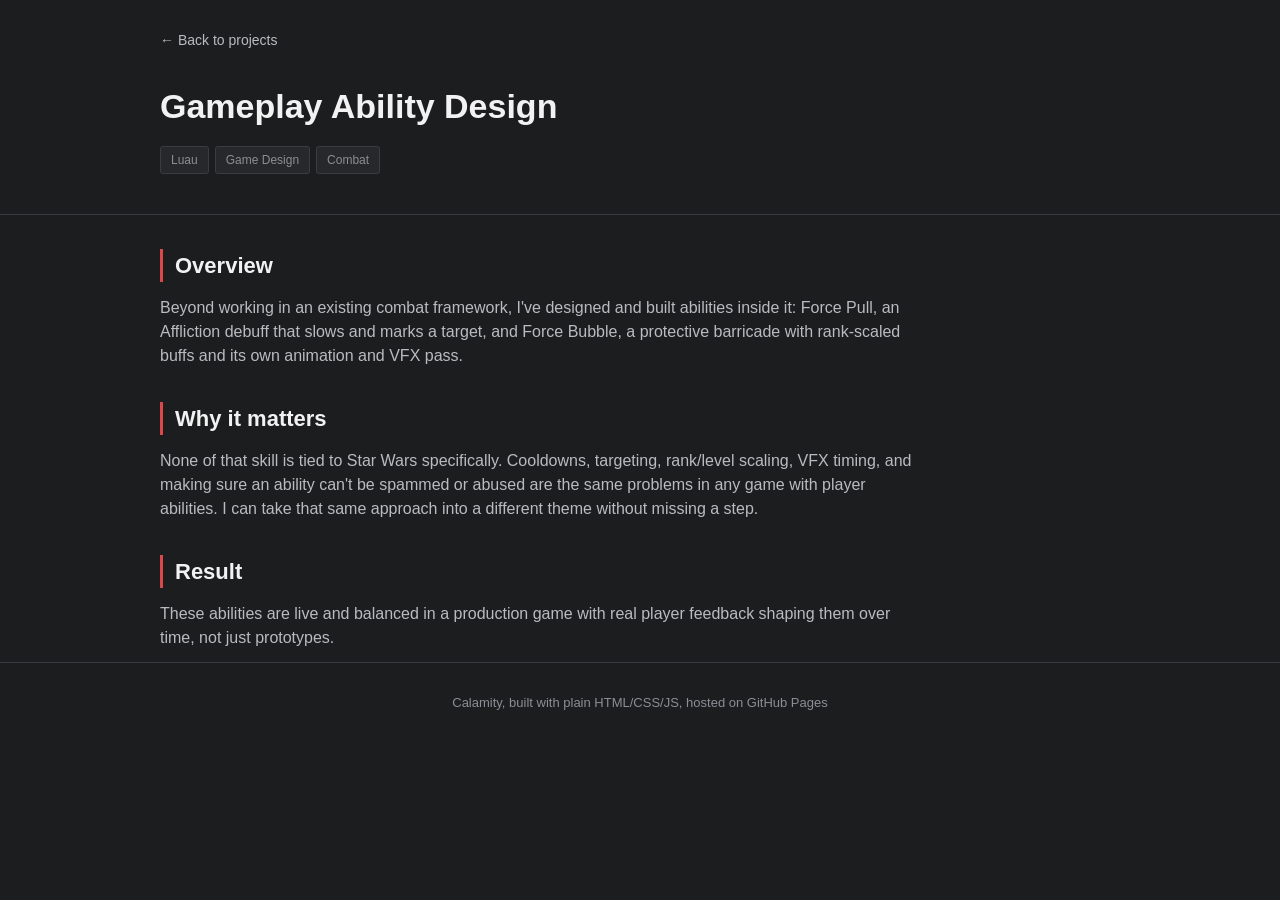
==== projects/ability-design.html @ 6b826de4 "add new skills, update project descriptions, and create dedicated pages for Testing & Debugging Tool" ====
<!DOCTYPE html>
<html lang="en">
<head>
	<meta charset="UTF-8" />
	<meta name="viewport" content="width=device-width, initial-scale=1.0" />
	<title>Gameplay Ability Design - Calamity</title>
	<link rel="stylesheet" href="../style.css" />
</head>
<body>
	<div class="container">
		<a class="back-link" href="../index.html">← Back to projects</a>
	</div>

	<div class="project-header">
		<div class="container">
			<h1>Gameplay Ability Design</h1>
			<div class="tags"><span>Luau</span><span>Game Design</span><span>Combat</span></div>
		</div>
	</div>

	<div class="container project-body">
		<h2>Overview</h2>
		<p>
			Beyond working in an existing combat framework, I've designed and built abilities inside it: Force
			Pull, an Affliction debuff that slows and marks a target, and Force Bubble, a protective barricade
			with rank-scaled buffs and its own animation and VFX pass.
		</p>

		<h2>Why it matters</h2>
		<p>
			None of that skill is tied to Star Wars specifically. Cooldowns, targeting, rank/level scaling, VFX
			timing, and making sure an ability can't be spammed or abused are the same problems in any game with
			player abilities. I can take that same approach into a different theme without missing a step.
		</p>

		<h2>Result</h2>
		<p>
			These abilities are live and balanced in a production game with real player feedback shaping them
			over time, not just prototypes.
		</p>
	</div>

	<footer>
		<div class="container">Calamity, built with plain HTML/CSS/JS, hosted on GitHub Pages</div>
	</footer>
</body>
</html>
---- style.css ----
:root {
	--bg: #1c1d1f;
	--bg-lighter: #26282b;
	--bg-darker: #141516;
	--border: #000;
	--white: #f2f2f2;
	--light-grey: #b8bcc0;
	--medium-grey: #8a8f94;
	--dark-grey: #3a3d40;
	--blue: #4d7fff;
	--red: #d9484a;
	--radius: 5px;
	--font: "Segoe UI", "Ubuntu", -apple-system, sans-serif;
}

* {
	box-sizing: border-box;
	margin: 0;
	padding: 0;
}

body {
	background: var(--bg);
	color: var(--white);
	font-family: var(--font);
	line-height: 1.5;
}

a {
	color: inherit;
	text-decoration: none;
}

.container {
	max-width: 1000px;
	margin: 0 auto;
	padding: 0 20px;
}

/* Hero */
.hero {
	padding: 100px 0 60px;
	text-align: center;
	border-bottom: 1px solid var(--dark-grey);
}

.hero h1 {
	font-size: 42px;
	font-weight: 700;
}

.hero h1 span {
	background: linear-gradient(90deg, var(--blue), var(--red));
	-webkit-background-clip: text;
	background-clip: text;
	color: transparent;
}

.hero p {
	color: var(--light-grey);
	font-size: 18px;
	margin-top: 12px;
}

.contact-links {
	display: flex;
	justify-content: center;
	gap: 14px;
	margin-top: 24px;
	flex-wrap: wrap;
}

.contact-links a {
	background: var(--bg-lighter);
	border: 1px solid var(--dark-grey);
	border-radius: var(--radius);
	padding: 8px 16px;
	font-size: 14px;
	transition: border-color 0.15s ease, transform 0.15s ease;
}

.contact-links a:hover {
	border-color: var(--blue);
	transform: translateY(-1px);
}

/* Sections */
section {
	padding: 60px 0;
}

section h2 {
	font-size: 26px;
	margin-bottom: 24px;
	border-left: 3px solid var(--blue);
	padding-left: 12px;
}

/* About */
.about p {
	color: var(--light-grey);
	max-width: 700px;
}

/* Skills */
.skills-grid {
	display: flex;
	flex-wrap: wrap;
	gap: 10px;
}

.skill-tag {
	background: var(--bg-lighter);
	border: 1px solid var(--dark-grey);
	border-radius: var(--radius);
	padding: 8px 14px;
	font-size: 14px;
	color: var(--light-grey);
}

/* Projects */
.projects-grid {
	display: grid;
	grid-template-columns: repeat(auto-fit, minmax(260px, 1fr));
	gap: 18px;
}

.project-card {
	background: var(--bg-lighter);
	border: 1px solid var(--dark-grey);
	border-radius: var(--radius);
	padding: 22px;
	display: flex;
	flex-direction: column;
	gap: 10px;
	transition: border-color 0.15s ease, transform 0.15s ease;
}

.project-card:hover {
	border-color: var(--blue);
	transform: translateY(-2px);
}

.project-card h3 {
	font-size: 19px;
}

.project-card p {
	color: var(--light-grey);
	font-size: 14px;
	flex-grow: 1;
}

.project-card .tags {
	display: flex;
	flex-wrap: wrap;
	gap: 6px;
	margin: 4px 0;
}

.project-card .tags span {
	font-size: 11px;
	color: var(--medium-grey);
	background: var(--bg-darker);
	border-radius: 3px;
	padding: 3px 8px;
}

.project-card .view-link {
	color: var(--blue);
	font-size: 14px;
	font-weight: 600;
}

.project-card .view-link:hover {
	text-decoration: underline;
}

/* Footer */
footer {
	text-align: center;
	padding: 30px 0;
	color: var(--medium-grey);
	font-size: 13px;
	border-top: 1px solid var(--dark-grey);
}

/* Project detail pages */
.back-link {
	display: inline-block;
	margin: 30px 0 10px;
	color: var(--light-grey);
	font-size: 14px;
}

.back-link:hover {
	color: var(--blue);
}

.project-header {
	padding: 20px 0 40px;
	border-bottom: 1px solid var(--dark-grey);
}

.project-header h1 {
	font-size: 34px;
}

.project-header .tags {
	display: flex;
	flex-wrap: wrap;
	gap: 6px;
	margin-top: 14px;
}

.project-header .tags span {
	font-size: 12px;
	color: var(--medium-grey);
	background: var(--bg-lighter);
	border: 1px solid var(--dark-grey);
	border-radius: 3px;
	padding: 4px 10px;
}

.project-body h2 {
	font-size: 22px;
	margin: 34px 0 14px;
	border-left: 3px solid var(--red);
	padding-left: 12px;
}

.project-body p {
	color: var(--light-grey);
	max-width: 760px;
	margin-bottom: 12px;
}

.project-body ul {
	color: var(--light-grey);
	max-width: 760px;
	padding-left: 22px;
	margin-bottom: 12px;
}

.project-body pre {
	background: var(--bg-darker);
	border: 1px solid var(--dark-grey);
	border-radius: var(--radius);
	padding: 18px;
	overflow-x: auto;
	font-size: 13px;
	margin: 16px 0;
}

.project-body code {
	font-family: "Consolas", "Courier New", monospace;
	color: var(--light-grey);
}

@media (max-width: 600px) {
	.hero { padding: 70px 0 40px; }
	.hero h1 { font-size: 32px; }
}
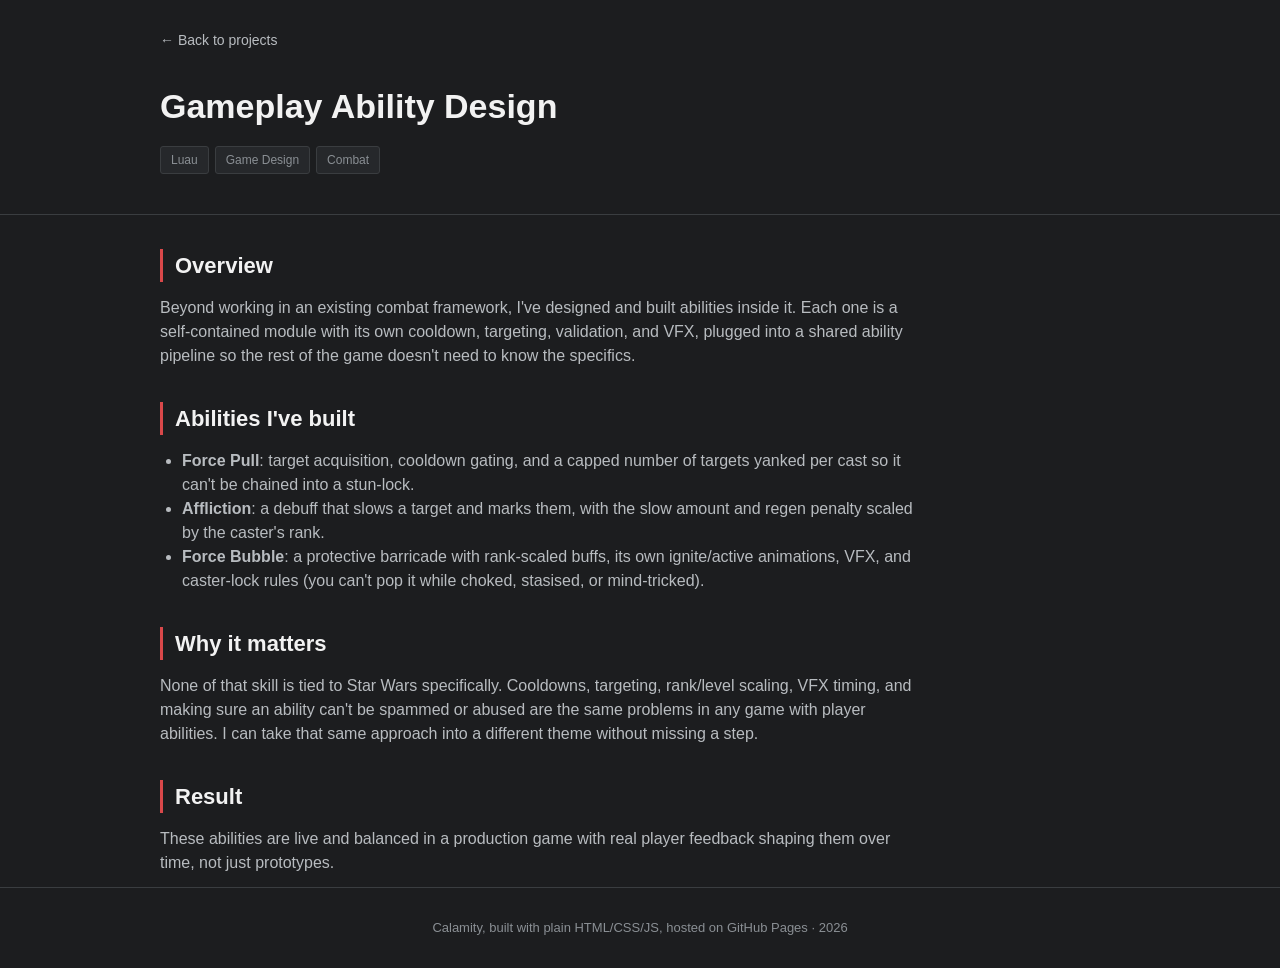
==== commit 3f3a01e3: "Add faction toggle, hero rotator, and stats section; enhance project pages with new content and inte" ====
--- a/projects/ability-design.html
+++ b/projects/ability-design.html
@@ -21,10 +21,17 @@
 	<div class="container project-body">
 		<h2>Overview</h2>
 		<p>
-			Beyond working in an existing combat framework, I've designed and built abilities inside it: Force
-			Pull, an Affliction debuff that slows and marks a target, and Force Bubble, a protective barricade
-			with rank-scaled buffs and its own animation and VFX pass.
+			Beyond working in an existing combat framework, I've designed and built abilities inside it. Each one
+			is a self-contained module with its own cooldown, targeting, validation, and VFX, plugged into a
+			shared ability pipeline so the rest of the game doesn't need to know the specifics.
 		</p>
+
+		<h2>Abilities I've built</h2>
+		<ul>
+			<li><strong>Force Pull</strong>: target acquisition, cooldown gating, and a capped number of targets yanked per cast so it can't be chained into a stun-lock.</li>
+			<li><strong>Affliction</strong>: a debuff that slows a target and marks them, with the slow amount and regen penalty scaled by the caster's rank.</li>
+			<li><strong>Force Bubble</strong>: a protective barricade with rank-scaled buffs, its own ignite/active animations, VFX, and caster-lock rules (you can't pop it while choked, stasised, or mind-tricked).</li>
+		</ul>
 
 		<h2>Why it matters</h2>
 		<p>
@@ -43,5 +50,10 @@
 	<footer>
 		<div class="container">Calamity, built with plain HTML/CSS/JS, hosted on GitHub Pages</div>
 	</footer>
+
+	<button id="backToTop" class="back-to-top" type="button" aria-label="Back to top">↑</button>
+	<div id="toast" class="toast" role="status" aria-live="polite"></div>
+
+	<script src="../main.js"></script>
 </body>
 </html>
--- a/style.css
+++ b/style.css
@@ -260,4 +260,162 @@
 @media (max-width: 600px) {
 	.hero { padding: 70px 0 40px; }
 	.hero h1 { font-size: 32px; }
-}
+	.faction-toggle { top: 12px; right: 12px; }
+}
+
+/* ---- Faction accent theming ---- */
+:root { --accent: var(--blue); }
+body[data-faction="sith"] { --accent: var(--red); }
+
+.contact-links a:hover { border-color: var(--accent); }
+.skill-tag:hover { border-color: var(--accent); color: var(--white); }
+section h2 { border-left-color: var(--accent); }
+.project-card:hover { border-color: var(--accent); }
+.project-card .view-link { color: var(--accent); }
+.back-link:hover { color: var(--accent); }
+.hero h1 span {
+	background: linear-gradient(90deg, var(--accent), var(--red));
+	-webkit-background-clip: text;
+	background-clip: text;
+}
+
+.skill-tag {
+	transition: border-color 0.15s ease, color 0.15s ease, transform 0.15s ease;
+}
+.skill-tag:hover { transform: translateY(-1px); }
+
+/* ---- Faction toggle button ---- */
+.faction-toggle {
+	position: fixed;
+	top: 18px;
+	right: 18px;
+	z-index: 50;
+	display: flex;
+	align-items: center;
+	gap: 8px;
+	background: var(--bg-lighter);
+	border: 1px solid var(--dark-grey);
+	border-radius: 999px;
+	padding: 7px 14px 7px 10px;
+	color: var(--light-grey);
+	font-family: var(--font);
+	font-size: 13px;
+	cursor: pointer;
+	transition: border-color 0.15s ease, transform 0.15s ease;
+}
+.faction-toggle:hover { border-color: var(--accent); transform: translateY(-1px); }
+.faction-dot {
+	width: 12px;
+	height: 12px;
+	border-radius: 50%;
+	background: var(--accent);
+	box-shadow: 0 0 8px var(--accent);
+	transition: background 0.2s ease, box-shadow 0.2s ease;
+}
+
+/* ---- Hero rotator line ---- */
+.hero-rotator {
+	color: var(--medium-grey);
+	font-size: 15px;
+	margin-top: 6px;
+}
+.hero-rotator #rotator {
+	color: var(--accent);
+	font-weight: 600;
+}
+
+/* ---- Stats ---- */
+.stats-grid {
+	display: grid;
+	grid-template-columns: repeat(auto-fit, minmax(180px, 1fr));
+	gap: 18px;
+}
+.stat-card {
+	background: var(--bg-lighter);
+	border: 1px solid var(--dark-grey);
+	border-radius: var(--radius);
+	padding: 24px 20px;
+	text-align: center;
+}
+.stat-num {
+	font-size: 34px;
+	font-weight: 700;
+	color: var(--accent);
+	line-height: 1.1;
+}
+.stat-label {
+	color: var(--medium-grey);
+	font-size: 13px;
+	margin-top: 8px;
+}
+
+/* ---- Scroll reveal ---- */
+.reveal {
+	opacity: 0;
+	transform: translateY(18px);
+	transition: opacity 0.5s ease, transform 0.5s ease;
+}
+.reveal.in-view {
+	opacity: 1;
+	transform: translateY(0);
+}
+@media (prefers-reduced-motion: reduce) {
+	.reveal { opacity: 1; transform: none; transition: none; }
+}
+
+/* ---- Back to top ---- */
+.back-to-top {
+	position: fixed;
+	bottom: 22px;
+	right: 22px;
+	z-index: 50;
+	width: 42px;
+	height: 42px;
+	border-radius: 50%;
+	border: 1px solid var(--dark-grey);
+	background: var(--bg-lighter);
+	color: var(--light-grey);
+	font-size: 18px;
+	cursor: pointer;
+	opacity: 0;
+	pointer-events: none;
+	transition: opacity 0.2s ease, border-color 0.15s ease, transform 0.15s ease;
+}
+.back-to-top.show { opacity: 1; pointer-events: auto; }
+.back-to-top:hover { border-color: var(--accent); transform: translateY(-2px); }
+
+/* ---- Toast ---- */
+.toast {
+	position: fixed;
+	bottom: 26px;
+	left: 50%;
+	transform: translateX(-50%) translateY(20px);
+	z-index: 60;
+	background: var(--bg-darker);
+	border: 1px solid var(--accent);
+	border-radius: var(--radius);
+	padding: 10px 18px;
+	font-size: 14px;
+	color: var(--white);
+	opacity: 0;
+	pointer-events: none;
+	transition: opacity 0.2s ease, transform 0.2s ease;
+}
+.toast.show {
+	opacity: 1;
+	transform: translateX(-50%) translateY(0);
+}
+
+/* ---- Lightsaber easter-egg cursor trail ---- */
+.saber-spark {
+	position: fixed;
+	width: 6px;
+	height: 6px;
+	border-radius: 50%;
+	background: var(--accent);
+	box-shadow: 0 0 10px 2px var(--accent);
+	pointer-events: none;
+	z-index: 40;
+	opacity: 0.9;
+	transition: opacity 0.5s ease, transform 0.5s ease;
+}
